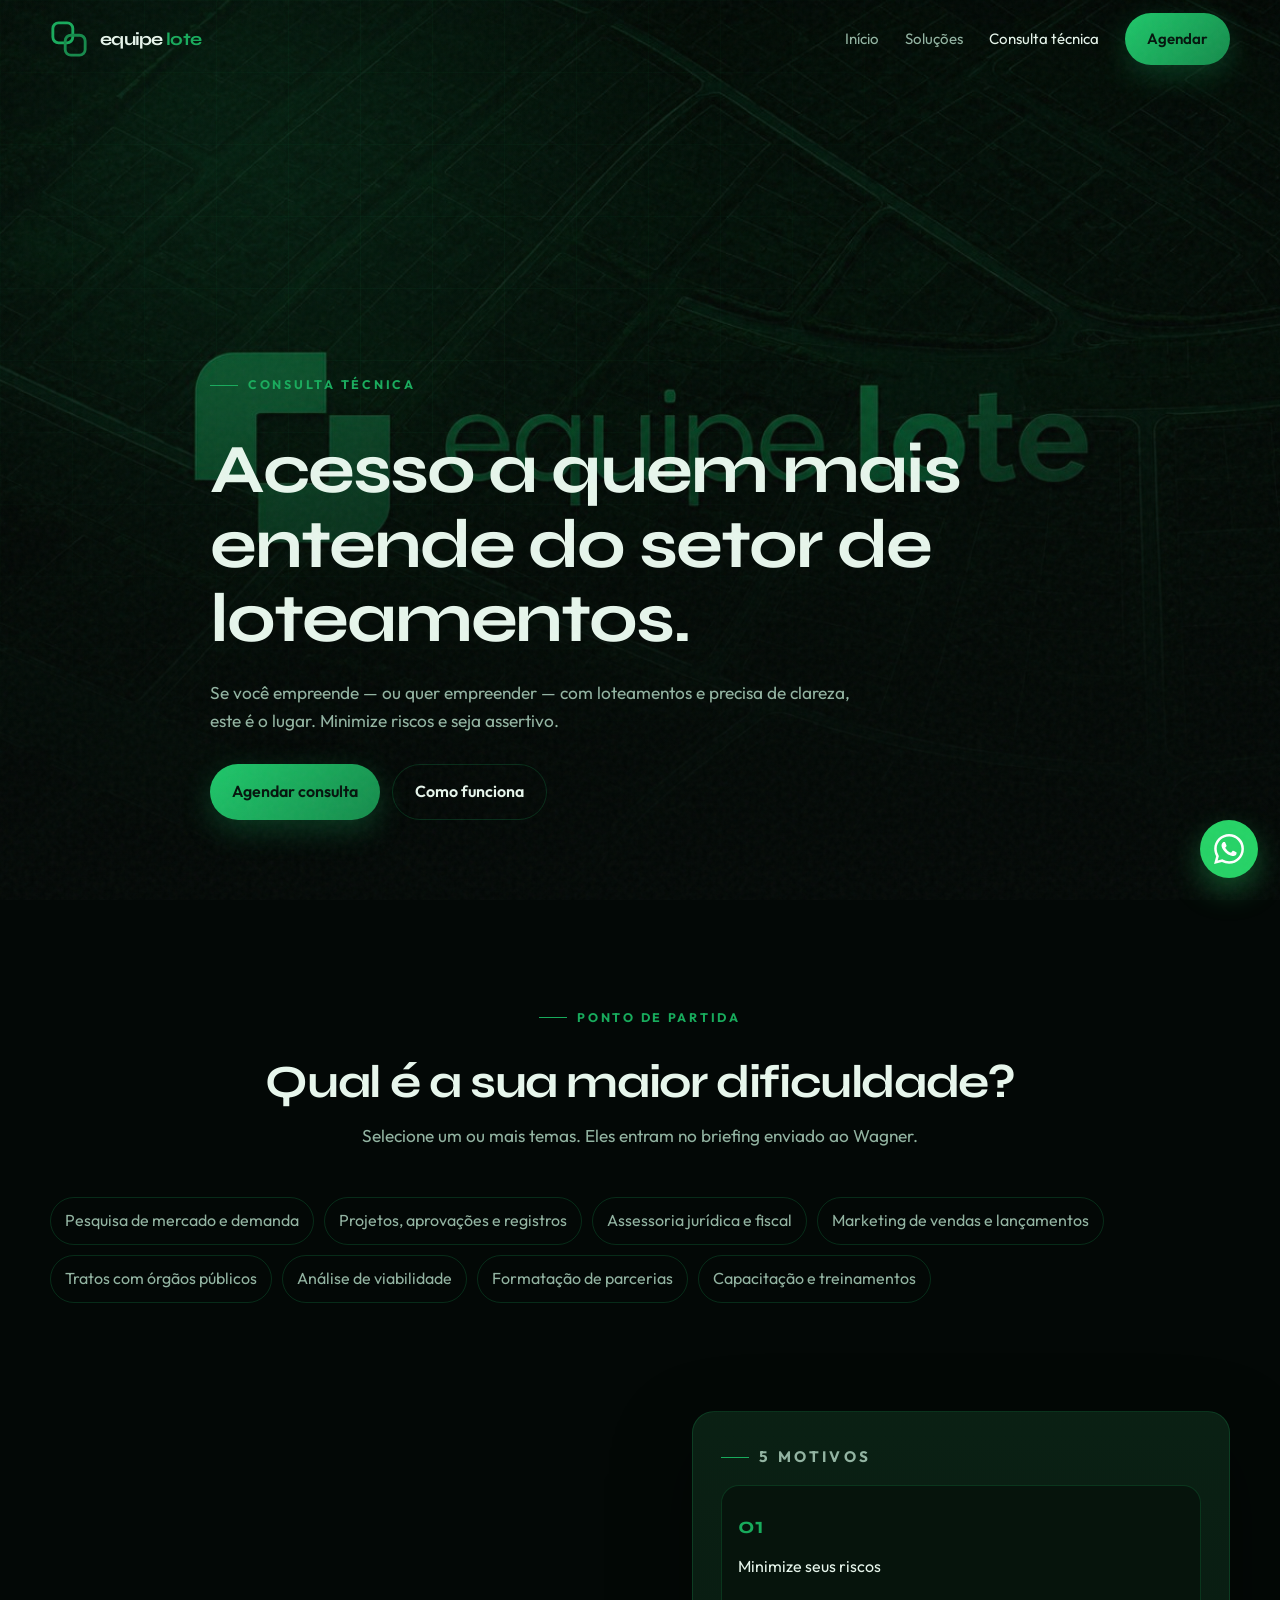
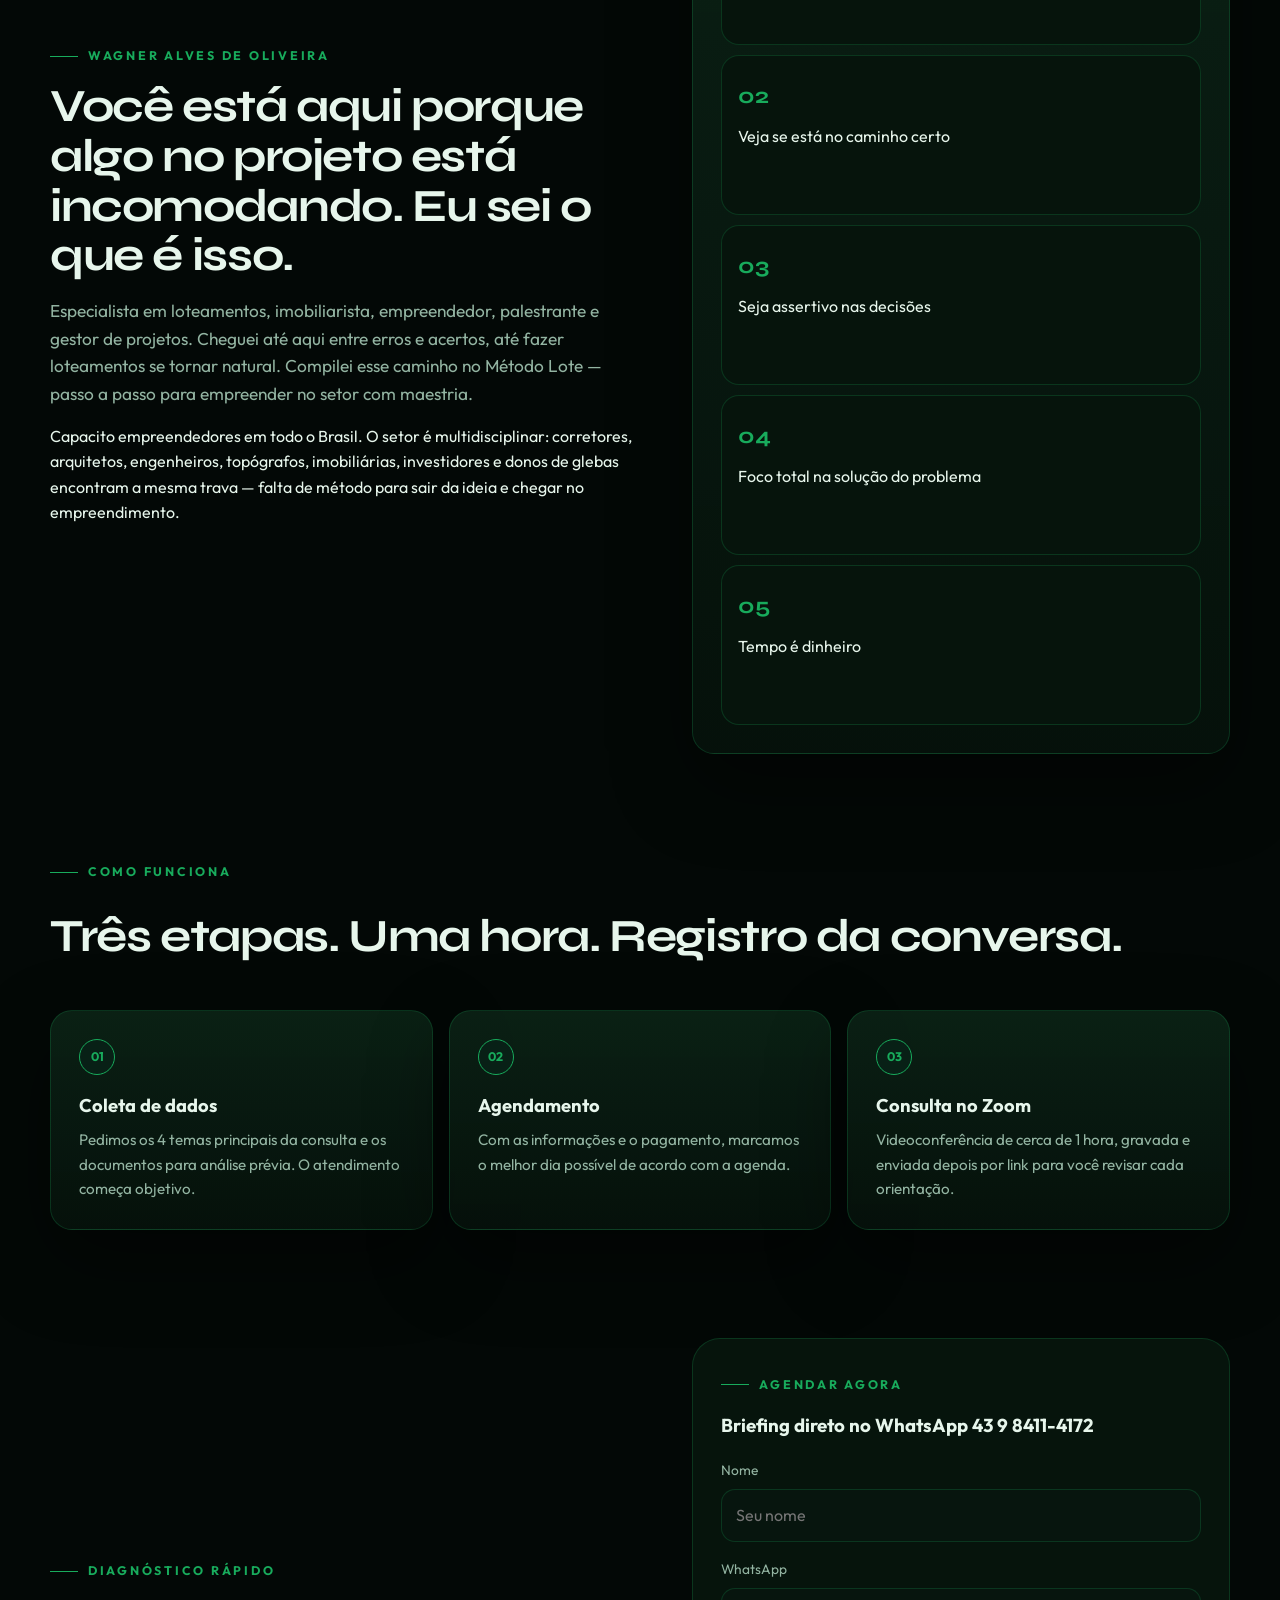
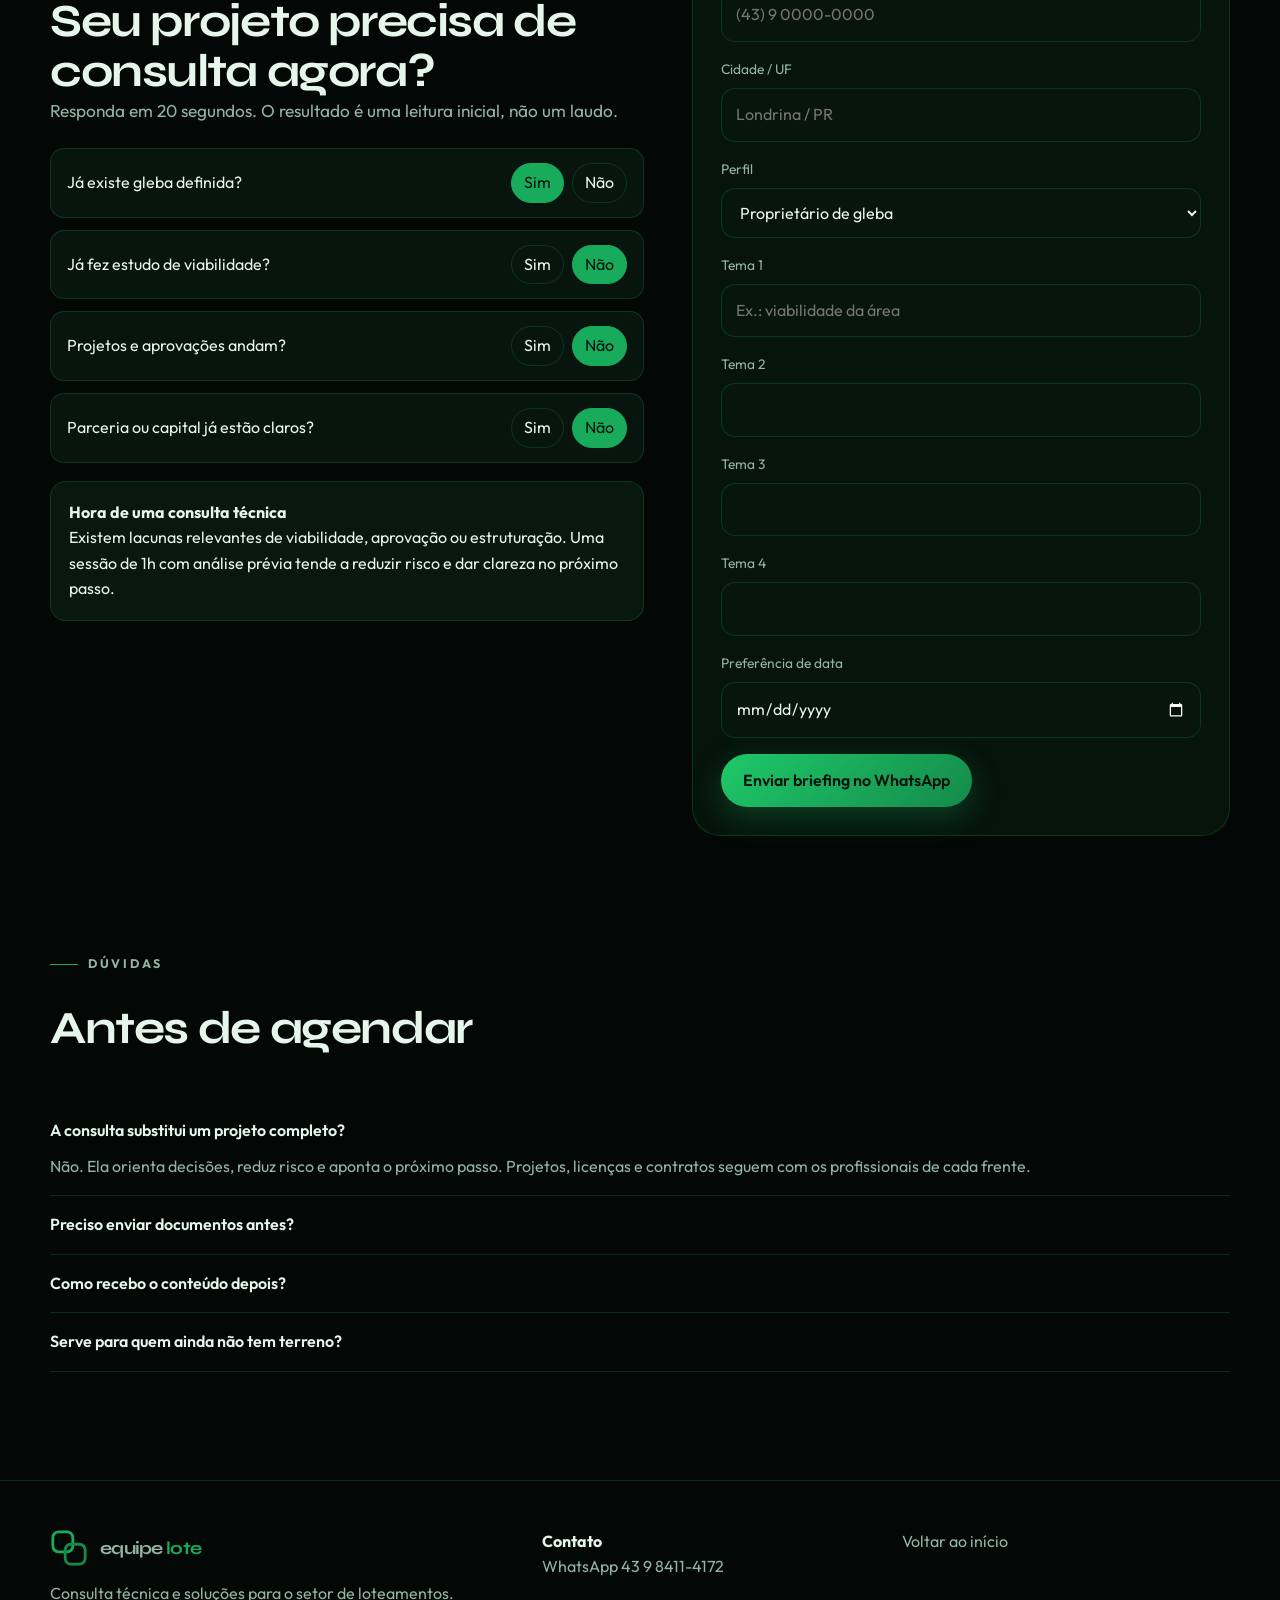
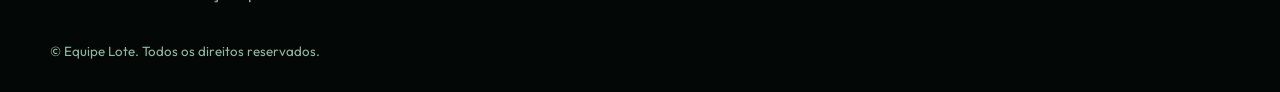
==== consulta-tecnica.html @ a7f22f9a "Add files via upload" ====
<!DOCTYPE html>
<html lang="pt-BR">
<head>
  <meta charset="UTF-8">
  <meta name="viewport" content="width=device-width, initial-scale=1.0">
  <title>Consulta Técnica | Equipe Lote</title>
  <meta name="description" content="Consulta técnica com Wagner Oliveira para loteamentos: análise prévia, Zoom gravado e foco em reduzir risco do seu empreendimento.">
  <link rel="icon" href="favicon.svg" type="image/svg+xml">
  <link rel="preconnect" href="https://fonts.googleapis.com">
  <link rel="preconnect" href="https://fonts.gstatic.com" crossorigin>
  <link href="https://fonts.googleapis.com/css2?family=Outfit:wght@300;400;500;600;700&family=Syne:wght@600;700;800&display=swap" rel="stylesheet">
  <link rel="stylesheet" href="css/style.css">
</head>
<body>
  <div class="grain"></div>
  <header class="site-header">
    <div class="container nav">
      <a class="brand" href="index.html" aria-label="Equipe Lote">
        <img class="mark" src="img/mark.svg" alt="">
        <span class="wordmark">equipe <span>lote</span></span>
      </a>
      <button class="menu-btn" aria-label="Abrir menu">☰</button>
      <ul class="nav-links">
        <li><a href="index.html">Início</a></li>
        <li><a href="index.html#solucoes">Soluções</a></li>
        <li><a class="active" href="consulta-tecnica.html">Consulta técnica</a></li>
        <li><a class="btn btn-primary" href="#agendar">Agendar</a></li>
      </ul>
    </div>
  </header>

  <section class="hero">
    <div class="hero-media">
      <img src="img/hero.jpg" alt="Logo Equipe Lote">
      <div class="plot-grid"></div>
    </div>
    <div class="container hero-content">
      <p class="eyebrow reveal">Consulta técnica</p>
      <h1 class="reveal delay-1">Acesso a quem mais entende do setor de loteamentos.</h1>
      <p class="lead reveal delay-2">Se você empreende — ou quer empreender — com loteamentos e precisa de clareza, este é o lugar. Minimize riscos e seja assertivo.</p>
      <div class="hero-actions reveal delay-3">
        <a class="btn btn-primary" href="#agendar">Agendar consulta</a>
        <a class="btn btn-ghost" href="#como">Como funciona</a>
      </div>
    </div>
  </section>

  <section class="section">
    <div class="container">
      <div class="section-head center">
        <p class="eyebrow">Ponto de partida</p>
        <h2>Qual é a sua maior dificuldade?</h2>
        <p class="lead">Selecione um ou mais temas. Eles entram no briefing enviado ao Wagner.</p>
      </div>
      <div class="chips-select">
        <button class="choice" type="button">Pesquisa de mercado e demanda</button>
        <button class="choice" type="button">Projetos, aprovações e registros</button>
        <button class="choice" type="button">Assessoria jurídica e fiscal</button>
        <button class="choice" type="button">Marketing de vendas e lançamentos</button>
        <button class="choice" type="button">Tratos com órgãos públicos</button>
        <button class="choice" type="button">Análise de viabilidade</button>
        <button class="choice" type="button">Formatação de parcerias</button>
        <button class="choice" type="button">Capacitação e treinamentos</button>
      </div>
    </div>
  </section>

  <section class="section" style="padding-top:0">
    <div class="container split">
      <div>
        <p class="eyebrow">Wagner Alves de Oliveira</p>
        <h2>Você está aqui porque algo no projeto está incomodando. Eu sei o que é isso.</h2>
        <p class="lead" style="margin:16px 0">Especialista em loteamentos, imobiliarista, empreendedor, palestrante e gestor de projetos. Cheguei até aqui entre erros e acertos, até fazer loteamentos se tornar natural. Compilei esse caminho no Método Lote — passo a passo para empreender no setor com maestria.</p>
        <p>Capacito empreendedores em todo o Brasil. O setor é multidisciplinar: corretores, arquitetos, engenheiros, topógrafos, imobiliárias, investidores e donos de glebas encontram a mesma trava — falta de método para sair da ideia e chegar no empreendimento.</p>
      </div>
      <div class="card">
        <p class="eyebrow">5 motivos</p>
        <div class="reasons" style="grid-template-columns:1fr; gap:10px">
          <div class="reason"><b>01</b> Minimize seus riscos</div>
          <div class="reason"><b>02</b> Veja se está no caminho certo</div>
          <div class="reason"><b>03</b> Seja assertivo nas decisões</div>
          <div class="reason"><b>04</b> Foco total na solução do problema</div>
          <div class="reason"><b>05</b> Tempo é dinheiro</div>
        </div>
      </div>
    </div>
  </section>

  <section class="section" id="como" style="padding-top:0">
    <div class="container">
      <div class="section-head">
        <p class="eyebrow">Como funciona</p>
        <h2>Três etapas. Uma hora. Registro da conversa.</h2>
      </div>
      <div class="process">
        <article class="card">
          <div class="dot">01</div>
          <h3 style="margin:16px 0 8px">Coleta de dados</h3>
          <p>Pedimos os 4 temas principais da consulta e os documentos para análise prévia. O atendimento começa objetivo.</p>
        </article>
        <article class="card">
          <div class="dot">02</div>
          <h3 style="margin:16px 0 8px">Agendamento</h3>
          <p>Com as informações e o pagamento, marcamos o melhor dia possível de acordo com a agenda.</p>
        </article>
        <article class="card">
          <div class="dot">03</div>
          <h3 style="margin:16px 0 8px">Consulta no Zoom</h3>
          <p>Videoconferência de cerca de 1 hora, gravada e enviada depois por link para você revisar cada orientação.</p>
        </article>
      </div>
    </div>
  </section>

  <section class="section" style="padding-top:0">
    <div class="container split">
      <div>
        <p class="eyebrow">Diagnóstico rápido</p>
        <h2>Seu projeto precisa de consulta agora?</h2>
        <p class="lead">Responda em 20 segundos. O resultado é uma leitura inicial, não um laudo.</p>
        <div class="quiz" style="margin-top:24px">
          <div class="quiz-item"><span>Já existe gleba definida?</span><div class="switch"><button class="active" data-value="sim" type="button">Sim</button><button data-value="nao" type="button">Não</button></div></div>
          <div class="quiz-item"><span>Já fez estudo de viabilidade?</span><div class="switch"><button data-value="sim" type="button">Sim</button><button class="active" data-value="nao" type="button">Não</button></div></div>
          <div class="quiz-item"><span>Projetos e aprovações andam?</span><div class="switch"><button data-value="sim" type="button">Sim</button><button class="active" data-value="nao" type="button">Não</button></div></div>
          <div class="quiz-item"><span>Parceria ou capital já estão claros?</span><div class="switch"><button data-value="sim" type="button">Sim</button><button class="active" data-value="nao" type="button">Não</button></div></div>
        </div>
        <div class="score-box" id="quiz-score"></div>
      </div>
      <form class="form-card" id="consulta-form">
        <p class="eyebrow" id="agendar">Agendar agora</p>
        <h3>Briefing direto no WhatsApp 43 9 8411-4172</h3>
        <div class="field" style="margin-top:18px"><label>Nome</label><input name="nome" required placeholder="Seu nome"></div>
        <div class="field"><label>WhatsApp</label><input name="telefone" required placeholder="(43) 9 0000-0000"></div>
        <div class="field"><label>Cidade / UF</label><input name="cidade" required placeholder="Londrina / PR"></div>
        <div class="field">
          <label>Perfil</label>
          <select name="perfil">
            <option>Proprietário de gleba</option>
            <option>Corretor / imobiliária</option>
            <option>Engenharia / arquitetura</option>
            <option>Advogado</option>
            <option>Investidor</option>
            <option>Outro</option>
          </select>
        </div>
        <div class="field"><label>Tema 1</label><input name="tema1" placeholder="Ex.: viabilidade da área"></div>
        <div class="field"><label>Tema 2</label><input name="tema2"></div>
        <div class="field"><label>Tema 3</label><input name="tema3"></div>
        <div class="field"><label>Tema 4</label><input name="tema4"></div>
        <div class="field"><label>Preferência de data</label><input name="data" type="date"></div>
        <button class="btn btn-primary" type="submit">Enviar briefing no WhatsApp</button>
      </form>
    </div>
  </section>

  <section class="section" style="padding-top:0">
    <div class="container faq">
      <div class="section-head"><p class="eyebrow">Dúvidas</p><h2>Antes de agendar</h2></div>
      <details open><summary>A consulta substitui um projeto completo?</summary><p>Não. Ela orienta decisões, reduz risco e aponta o próximo passo. Projetos, licenças e contratos seguem com os profissionais de cada frente.</p></details>
      <details><summary>Preciso enviar documentos antes?</summary><p>Sim. A coleta prévia dos 4 temas e dos documentos deixa a hora no Zoom objetiva e aplicada ao seu caso.</p></details>
      <details><summary>Como recebo o conteúdo depois?</summary><p>A sessão é gravada e o link é enviado para você revisar as orientações com calma.</p></details>
      <details><summary>Serve para quem ainda não tem terreno?</summary><p>Sim. Muita gente chega na etapa de vocação, parceria ou busca de gleba. O método cobre o negócio ponta a ponta.</p></details>
    </div>
  </section>

  <footer class="site-footer">
    <div class="container footer-grid">
      <div>
        <div class="brand">
          <img class="mark" src="img/mark.svg" alt="" width="38" height="38">
          <span class="wordmark">equipe <span>lote</span></span>
        </div>
        <p style="margin-top:14px">Consulta técnica e soluções para o setor de loteamentos.</p>
      </div>
      <div>
        <strong style="color:var(--text)">Contato</strong>
        <p>WhatsApp 43 9 8411-4172</p>
      </div>
      <div>
        <a href="index.html">Voltar ao início</a>
      </div>
    </div>
    <div class="container"><small>© Equipe Lote. Todos os direitos reservados.</small></div>
  </footer>

  <a class="whatsapp-float" href="https://wa.me/5543984114172" target="_blank" rel="noopener" aria-label="WhatsApp">
    <svg viewBox="0 0 24 24" fill="currentColor" aria-hidden="true"><path d="M17.472 14.382c-.297-.149-1.758-.867-2.03-.967-.273-.099-.471-.148-.67.15-.197.297-.767.966-.94 1.164-.173.199-.347.223-.644.075-.297-.15-1.255-.463-2.39-1.475-.883-.788-1.48-1.761-1.653-2.059-.173-.297-.018-.458.13-.606.134-.133.298-.347.446-.52.149-.174.198-.298.298-.497.099-.198.05-.371-.025-.52-.075-.149-.669-1.612-.916-2.207-.242-.579-.487-.5-.669-.51-.173-.008-.371-.01-.57-.01-.198 0-.52.074-.792.372-.272.297-1.04 1.016-1.04 2.479 0 1.462 1.065 2.875 1.213 3.074.149.198 2.096 3.2 5.077 4.487.709.306 1.262.489 1.694.625.712.227 1.36.195 1.871.118.571-.085 1.758-.719 2.006-1.413.248-.694.248-1.289.173-1.413-.074-.124-.272-.198-.57-.347m-5.421 7.403h-.004a9.87 9.87 0 01-5.031-1.378l-.361-.214-3.741.982.998-3.648-.235-.374a9.86 9.86 0 01-1.51-5.26c.001-5.45 4.436-9.884 9.888-9.884 2.64 0 5.122 1.03 6.988 2.898a9.825 9.825 0 012.893 6.994c-.003 5.45-4.435 9.884-9.885 9.884m8.413-18.297A11.815 11.815 0 0012.05 0C5.495 0 .16 5.335.157 11.892c0 2.096.547 4.142 1.588 5.945L.057 24l6.305-1.654a11.882 11.882 0 005.683 1.448h.005c6.554 0 11.89-5.335 11.893-11.893a11.821 11.821 0 00-3.48-8.413z"/></svg>
  </a>
  <script src="js/app.js"></script>
</body>
</html>
---- css/style.css ----
:root {
  --green: #18ab5c;
  --green-bright: #1ec86a;
  --green-deep: #158a4b;
  --green-dim: #0c3d24;
  --green-ink: #082016;
  --bg: #030806;
  --bg-2: #06140c;
  --bg-3: #0a1c12;
  --text: #e7f6ec;
  --muted: #93b4a2;
  --line: rgba(24, 171, 92, 0.22);
  --glass: rgba(6, 22, 14, 0.72);
  --shadow: 0 30px 80px rgba(0, 0, 0, 0.45);
  --radius: 22px;
  --font: "Outfit", system-ui, sans-serif;
  --display: "Syne", "Outfit", sans-serif;
  --max: 1180px;
}

*,
*::before,
*::after {
  box-sizing: border-box;
  margin: 0;
  padding: 0;
}

html {
  scroll-behavior: smooth;
  color-scheme: dark;
}

body {
  font-family: var(--font);
  background: var(--bg);
  color: var(--text);
  line-height: 1.6;
  overflow-x: hidden;
}

::selection {
  background: var(--green);
  color: #04140c;
}

img {
  max-width: 100%;
  display: block;
}

a {
  color: inherit;
  text-decoration: none;
}

button,
input,
select,
textarea {
  font: inherit;
  color: inherit;
}

.grain {
  pointer-events: none;
  position: fixed;
  inset: 0;
  z-index: 80;
  opacity: 0.045;
  background-image: url("data:image/svg+xml,%3Csvg viewBox='0 0 200 200' xmlns='http://www.w3.org/2000/svg'%3E%3Cfilter id='n'%3E%3CfeTurbulence type='fractalNoise' baseFrequency='.85' numOctaves='4' stitchTiles='stitch'/%3E%3C/filter%3E%3Crect width='100%25' height='100%25' filter='url(%23n)'/%3E%3C/svg%3E");
}

.container {
  width: min(var(--max), calc(100% - 40px));
  margin: 0 auto;
}

.section {
  position: relative;
  padding: 108px 0;
}

.eyebrow {
  display: inline-flex;
  align-items: center;
  gap: 10px;
  color: var(--green);
  font-size: 0.78rem;
  font-weight: 700;
  letter-spacing: 0.22em;
  text-transform: uppercase;
  margin-bottom: 16px;
}

.eyebrow::before {
  content: "";
  width: 28px;
  height: 1px;
  background: var(--green);
}

h1,
h2,
.display {
  font-family: var(--display);
  line-height: 1.08;
  letter-spacing: -0.03em;
}

h1 {
  font-size: clamp(2.3rem, 5.4vw, 4.6rem);
}

h2 {
  font-size: clamp(1.85rem, 3.6vw, 3.1rem);
}

.lead {
  color: var(--muted);
  font-size: 1.08rem;
  max-width: 640px;
}

.section-head {
  display: grid;
  gap: 14px;
  margin-bottom: 48px;
}

.section-head.center {
  text-align: center;
  justify-items: center;
}

.btn {
  display: inline-flex;
  align-items: center;
  justify-content: center;
  gap: 10px;
  border: 0;
  cursor: pointer;
  border-radius: 999px;
  padding: 14px 22px;
  font-weight: 600;
  transition: transform 0.25s ease, box-shadow 0.25s ease, background 0.25s ease;
}

.btn-primary {
  background: linear-gradient(135deg, var(--green-bright), var(--green-deep));
  color: #04140c;
  box-shadow: 0 10px 30px rgba(24, 171, 92, 0.28);
}

.btn-primary:hover {
  transform: translateY(-2px);
  box-shadow: 0 16px 36px rgba(24, 171, 92, 0.4);
}

.btn-ghost {
  background: transparent;
  color: var(--text);
  border: 1px solid var(--line);
}

.btn-ghost:hover {
  border-color: var(--green);
  background: rgba(24, 171, 92, 0.08);
}

.site-header {
  position: fixed;
  top: 0;
  left: 0;
  right: 0;
  z-index: 50;
  transition: background 0.3s ease, border-color 0.3s ease, backdrop-filter 0.3s ease;
  border-bottom: 1px solid transparent;
}

.site-header.scrolled {
  background: rgba(3, 8, 6, 0.86);
  backdrop-filter: blur(18px);
  border-bottom-color: var(--line);
}

.nav {
  display: flex;
  align-items: center;
  justify-content: space-between;
  min-height: 78px;
  gap: 24px;
}

.brand {
  display: flex;
  align-items: center;
  gap: 12px;
  min-width: 168px;
}

.brand svg,
.brand img.mark {
  width: 38px;
  height: 38px;
  display: block;
  flex-shrink: 0;
}

.wordmark {
  font-family: var(--display);
  font-weight: 700;
  font-size: 1.12rem;
  letter-spacing: -0.04em;
}

.wordmark span {
  color: var(--green);
}

.nav-links {
  display: flex;
  align-items: center;
  gap: 26px;
  list-style: none;
  color: var(--muted);
  font-size: 0.94rem;
}

.nav-links a:hover,
.nav-links a.active {
  color: var(--text);
}

.menu-btn {
  display: none;
  width: 44px;
  height: 44px;
  border: 1px solid var(--line);
  border-radius: 12px;
  background: transparent;
  color: var(--text);
}

.hero {
  position: relative;
  min-height: 100vh;
  display: grid;
  align-items: end;
  padding: 140px 0 80px;
  overflow: hidden;
}

.hero-media {
  position: absolute;
  inset: 0;
}

.hero-media img {
  width: 100%;
  height: 100%;
  object-fit: cover;
  transform: scale(1.06);
  animation: kenburns 22s ease-in-out infinite alternate;
}

.hero-media::after {
  content: "";
  position: absolute;
  inset: 0;
  background:
    linear-gradient(180deg, rgba(3, 8, 6, 0.35) 0%, rgba(3, 8, 6, 0.55) 42%, rgba(3, 8, 6, 0.96) 100%),
    radial-gradient(circle at 20% 20%, rgba(24, 171, 92, 0.18), transparent 36%);
}

.plot-grid {
  position: absolute;
  inset: 0;
  background-image:
    linear-gradient(rgba(24, 171, 92, 0.12) 1px, transparent 1px),
    linear-gradient(90deg, rgba(24, 171, 92, 0.12) 1px, transparent 1px);
  background-size: 72px 72px;
  mask-image: radial-gradient(circle at 30% 40%, black, transparent 70%);
  animation: gridShift 18s linear infinite;
}

.hero-content {
  position: relative;
  z-index: 2;
  display: grid;
  gap: 22px;
  max-width: 860px;
}

.hero-actions {
  display: flex;
  flex-wrap: wrap;
  gap: 12px;
  margin-top: 8px;
}

.hero-chips {
  display: flex;
  flex-wrap: wrap;
  gap: 10px;
  margin-top: 18px;
}

.chip {
  border: 1px solid var(--line);
  background: rgba(4, 20, 12, 0.55);
  backdrop-filter: blur(10px);
  border-radius: 999px;
  padding: 8px 14px;
  font-size: 0.82rem;
  color: #cde8d6;
}

.orb {
  position: absolute;
  width: 420px;
  height: 420px;
  border-radius: 50%;
  background: radial-gradient(circle, rgba(24, 171, 92, 0.22), transparent 68%);
  filter: blur(10px);
  animation: float 9s ease-in-out infinite;
}

.orb-1 { top: 8%; right: -80px; }
.orb-2 { bottom: 10%; left: -120px; animation-delay: -3s; }

.pillars {
  display: grid;
  grid-template-columns: repeat(3, 1fr);
  gap: 18px;
  margin: 40px auto 0;
  position: relative;
  z-index: 1;
}

.card {
  background: linear-gradient(180deg, rgba(14, 42, 26, 0.72), rgba(6, 18, 12, 0.88));
  border: 1px solid var(--line);
  border-radius: var(--radius);
  padding: 28px;
  box-shadow: var(--shadow);
  transition: transform 0.35s ease, border-color 0.35s ease;
}

.card:hover,
.card.in-view:hover {
  transform: translateY(-8px);
  border-color: rgba(24, 171, 92, 0.5);
}

.icon-wrap {
  width: 48px;
  height: 48px;
  border-radius: 14px;
  display: grid;
  place-items: center;
  background: rgba(24, 171, 92, 0.12);
  color: var(--green);
  margin-bottom: 16px;
}

.card h3 {
  font-size: 1.15rem;
  margin-bottom: 8px;
}

.card p {
  color: var(--muted);
  font-size: 0.95rem;
}

.services-grid {
  display: grid;
  grid-template-columns: repeat(5, 1fr);
  gap: 14px;
}

.service {
  min-height: 180px;
  padding: 22px;
  border-radius: 20px;
  border: 1px solid var(--line);
  background: var(--bg-2);
  display: flex;
  flex-direction: column;
  justify-content: flex-start;
  transition: 0.3s ease;
  position: relative;
  overflow: hidden;
}

.service::after {
  content: "";
  position: absolute;
  width: 120px;
  height: 120px;
  right: -40px;
  bottom: -50px;
  border-radius: 50%;
  background: rgba(24, 171, 92, 0.08);
  transition: transform 0.4s ease;
}

.service:hover,
.service.in-view:hover {
  background: #0b2317;
  transform: translateY(-6px);
}

.service:hover::after {
  transform: scale(1.5);
}

.service-icon {
  width: 42px;
  height: 42px;
  border-radius: 12px;
  display: grid;
  place-items: center;
  background: rgba(24, 171, 92, 0.12);
  color: var(--green);
  margin-bottom: 14px;
  position: relative;
  z-index: 1;
}

.service-icon svg {
  width: 22px;
  height: 22px;
}

.service strong {
  display: block;
  font-size: 1.02rem;
  margin-bottom: 6px;
  position: relative;
  z-index: 1;
}

.service span {
  color: var(--muted);
  font-size: 0.84rem;
  position: relative;
  z-index: 1;
}

.service a {
  color: var(--green);
  font-size: 0.84rem;
  font-weight: 600;
  margin-top: auto;
  padding-top: 12px;
  position: relative;
  z-index: 1;
}

.timeline {
  display: grid;
  gap: 0;
  position: relative;
}

.timeline::before {
  content: "";
  position: absolute;
  left: 18px;
  top: 8px;
  bottom: 8px;
  width: 1px;
  background: linear-gradient(var(--green), transparent);
}

.step {
  display: grid;
  grid-template-columns: 36px 1fr;
  gap: 18px;
  padding: 16px 0 28px;
}

.dot {
  width: 36px;
  height: 36px;
  border-radius: 50%;
  display: grid;
  place-items: center;
  background: var(--green-ink);
  border: 1px solid var(--green);
  color: var(--green);
  font-size: 0.78rem;
  font-weight: 700;
  position: relative;
  z-index: 1;
}

.split {
  display: grid;
  grid-template-columns: 1.05fr 0.95fr;
  gap: 48px;
  align-items: center;
}

.photo-frame {
  position: relative;
  border-radius: 28px;
  overflow: hidden;
  min-height: 460px;
  border: 1px solid var(--line);
}

.photo-frame img {
  width: 100%;
  height: 100%;
  object-fit: cover;
  min-height: 460px;
}

.photo-frame figcaption {
  position: absolute;
  left: 18px;
  right: 18px;
  bottom: 18px;
  padding: 16px 18px;
  border-radius: 16px;
  background: var(--glass);
  backdrop-filter: blur(16px);
}

.stats {
  display: grid;
  grid-template-columns: repeat(4, 1fr);
  gap: 14px;
}

.stat {
  padding: 28px 22px;
  border-radius: 20px;
  background: var(--bg-3);
  border: 1px solid var(--line);
}

.stat b {
  display: block;
  font-family: var(--display);
  font-size: clamp(1.8rem, 3vw, 2.6rem);
  color: var(--green-bright);
  letter-spacing: -0.04em;
}

.stat span {
  color: var(--muted);
  font-size: 0.92rem;
}

.simulator {
  display: grid;
  grid-template-columns: 1fr 0.9fr;
  gap: 24px;
  background:
    radial-gradient(circle at 100% 0%, rgba(24, 171, 92, 0.12), transparent 40%),
    var(--bg-2);
  border: 1px solid var(--line);
  border-radius: 32px;
  padding: 32px;
}

.field {
  display: grid;
  gap: 8px;
  margin-bottom: 16px;
}

.field label {
  font-size: 0.86rem;
  color: var(--muted);
}

.field input,
.field select,
.field textarea {
  width: 100%;
  background: #07150e;
  border: 1px solid var(--line);
  border-radius: 14px;
  padding: 13px 14px;
  outline: none;
}

.field input:focus,
.field select:focus,
.field textarea:focus {
  border-color: var(--green);
}

.sim-result {
  display: grid;
  gap: 14px;
  align-content: start;
}

.result-card {
  padding: 22px;
  border-radius: 20px;
  background: #071910;
  border: 1px solid var(--line);
}

.result-card small {
  color: var(--muted);
}

.result-card strong {
  display: block;
  font-size: 1.7rem;
  font-family: var(--display);
  margin-top: 4px;
}

.note {
  font-size: 0.8rem;
  color: var(--muted);
}

.cta-band {
  border-radius: 32px;
  padding: 56px 40px;
  background:
    linear-gradient(120deg, rgba(24, 171, 92, 0.18), rgba(3, 8, 6, 0.2)),
    url("../img/hero.jpg") center/cover;
  position: relative;
  overflow: hidden;
  border: 1px solid var(--line);
}

.cta-band::before {
  content: "";
  position: absolute;
  inset: 0;
  background: linear-gradient(90deg, rgba(3, 8, 6, 0.88), rgba(3, 8, 6, 0.55));
}

.cta-band > * {
  position: relative;
  z-index: 1;
}

.site-footer {
  border-top: 1px solid var(--line);
  padding: 48px 0 28px;
  color: var(--muted);
}

.footer-grid {
  display: grid;
  grid-template-columns: 1.4fr 1fr 1fr;
  gap: 32px;
  margin-bottom: 32px;
}

.socials {
  display: flex;
  gap: 10px;
  flex-wrap: wrap;
  margin-top: 14px;
}

.socials a {
  width: 40px;
  height: 40px;
  border-radius: 50%;
  border: 1px solid var(--line);
  display: grid;
  place-items: center;
}

.socials a:hover {
  border-color: var(--green);
  color: var(--green);
}

.whatsapp-float {
  position: fixed;
  right: 22px;
  bottom: 22px;
  z-index: 60;
  width: 58px;
  height: 58px;
  border-radius: 50%;
  background: #25d366;
  color: #fff;
  display: grid;
  place-items: center;
  box-shadow: 0 12px 30px rgba(37, 211, 102, 0.35);
}

.whatsapp-float svg {
  width: 30px;
  height: 30px;
  display: block;
}

.reveal {
  opacity: 0;
  transform: translateY(32px);
  transition: opacity 0.8s ease, transform 0.8s ease;
}

.reveal.in-view {
  opacity: 1;
  transform: none;
}

.delay-1 { transition-delay: 0.12s; }
.delay-2 { transition-delay: 0.24s; }
.delay-3 { transition-delay: 0.36s; }

.marquee {
  overflow: hidden;
  position: relative;
  z-index: 0;
  border-block: 1px solid var(--line);
  background: #07150e;
  padding: 14px 0;
}

.marquee-track {
  display: flex;
  gap: 40px;
  width: max-content;
  animation: marquee 28s linear infinite;
  font-family: var(--display);
  letter-spacing: 0.18em;
  text-transform: uppercase;
  font-size: 0.78rem;
  color: var(--green);
}

.chips-select {
  display: flex;
  flex-wrap: wrap;
  gap: 10px;
}

.choice {
  border: 1px solid var(--line);
  background: transparent;
  border-radius: 999px;
  padding: 10px 14px;
  cursor: pointer;
  color: var(--muted);
  transition: 0.2s ease;
}

.choice.active,
.choice:hover {
  color: #04140c;
  background: var(--green);
  border-color: var(--green);
}

.reasons {
  display: grid;
  grid-template-columns: repeat(5, 1fr);
  gap: 12px;
}

.reason {
  padding: 22px 16px;
  border-radius: 18px;
  background: var(--bg-2);
  border: 1px solid var(--line);
  min-height: 160px;
}

.reason b {
  display: block;
  color: var(--green);
  font-family: var(--display);
  font-size: 1.4rem;
  margin-bottom: 10px;
}

.process {
  display: grid;
  grid-template-columns: repeat(3, 1fr);
  gap: 16px;
}

.form-card {
  background: var(--bg-2);
  border: 1px solid var(--line);
  border-radius: 28px;
  padding: 28px;
}

.faq details {
  border-bottom: 1px solid var(--line);
  padding: 16px 0;
}

.faq summary {
  cursor: pointer;
  font-weight: 600;
  list-style: none;
}

.faq p {
  color: var(--muted);
  margin-top: 10px;
}

.quiz {
  display: grid;
  gap: 12px;
}

.quiz-item {
  display: flex;
  justify-content: space-between;
  gap: 16px;
  align-items: center;
  padding: 14px 16px;
  border-radius: 14px;
  background: #07150e;
  border: 1px solid var(--line);
}

.switch {
  display: flex;
  gap: 8px;
}

.switch button {
  border: 1px solid var(--line);
  background: transparent;
  border-radius: 999px;
  padding: 6px 12px;
  cursor: pointer;
}

.switch button.active {
  background: var(--green);
  color: #04140c;
  border-color: var(--green);
}

.score-box {
  margin-top: 18px;
  padding: 18px;
  border-radius: 16px;
  border: 1px solid var(--line);
  background: #08180f;
}

@media (max-width: 980px) {
  .menu-btn { display: grid; place-items: center; }
  .nav-links {
    position: absolute;
    top: 78px;
    left: 20px;
    right: 20px;
    display: none;
    flex-direction: column;
    align-items: flex-start;
    padding: 18px;
    background: rgba(5, 16, 11, 0.96);
    border: 1px solid var(--line);
    border-radius: 18px;
  }
  .nav-links.open { display: flex; }
  .pillars,
  .services-grid,
  .split,
  .stats,
  .simulator,
  .reasons,
  .process,
  .footer-grid {
    grid-template-columns: 1fr;
  }
  .services-grid { grid-template-columns: 1fr 1fr; }
}

@media (max-width: 640px) {
  .services-grid { grid-template-columns: 1fr; }
  .hero { padding-top: 120px; }
  .cta-band { padding: 36px 22px; }
}

@keyframes kenburns {
  from { transform: scale(1.05) translate3d(0, 0, 0); }
  to { transform: scale(1.14) translate3d(-2%, -1%, 0); }
}

@keyframes gridShift {
  from { background-position: 0 0, 0 0; }
  to { background-position: 72px 72px, 72px 72px; }
}

@keyframes float {
  0%, 100% { transform: translateY(0); }
  50% { transform: translateY(-18px); }
}

@keyframes pulse {
  0%, 100% { transform: scale(1); }
  50% { transform: scale(1.06); }
}

@keyframes marquee {
  from { transform: translateX(0); }
  to { transform: translateX(-50%); }
}

@media (prefers-reduced-motion: reduce) {
  *, *::before, *::after {
    animation: none !important;
    transition: none !important;
  }
  html { scroll-behavior: auto; }
}
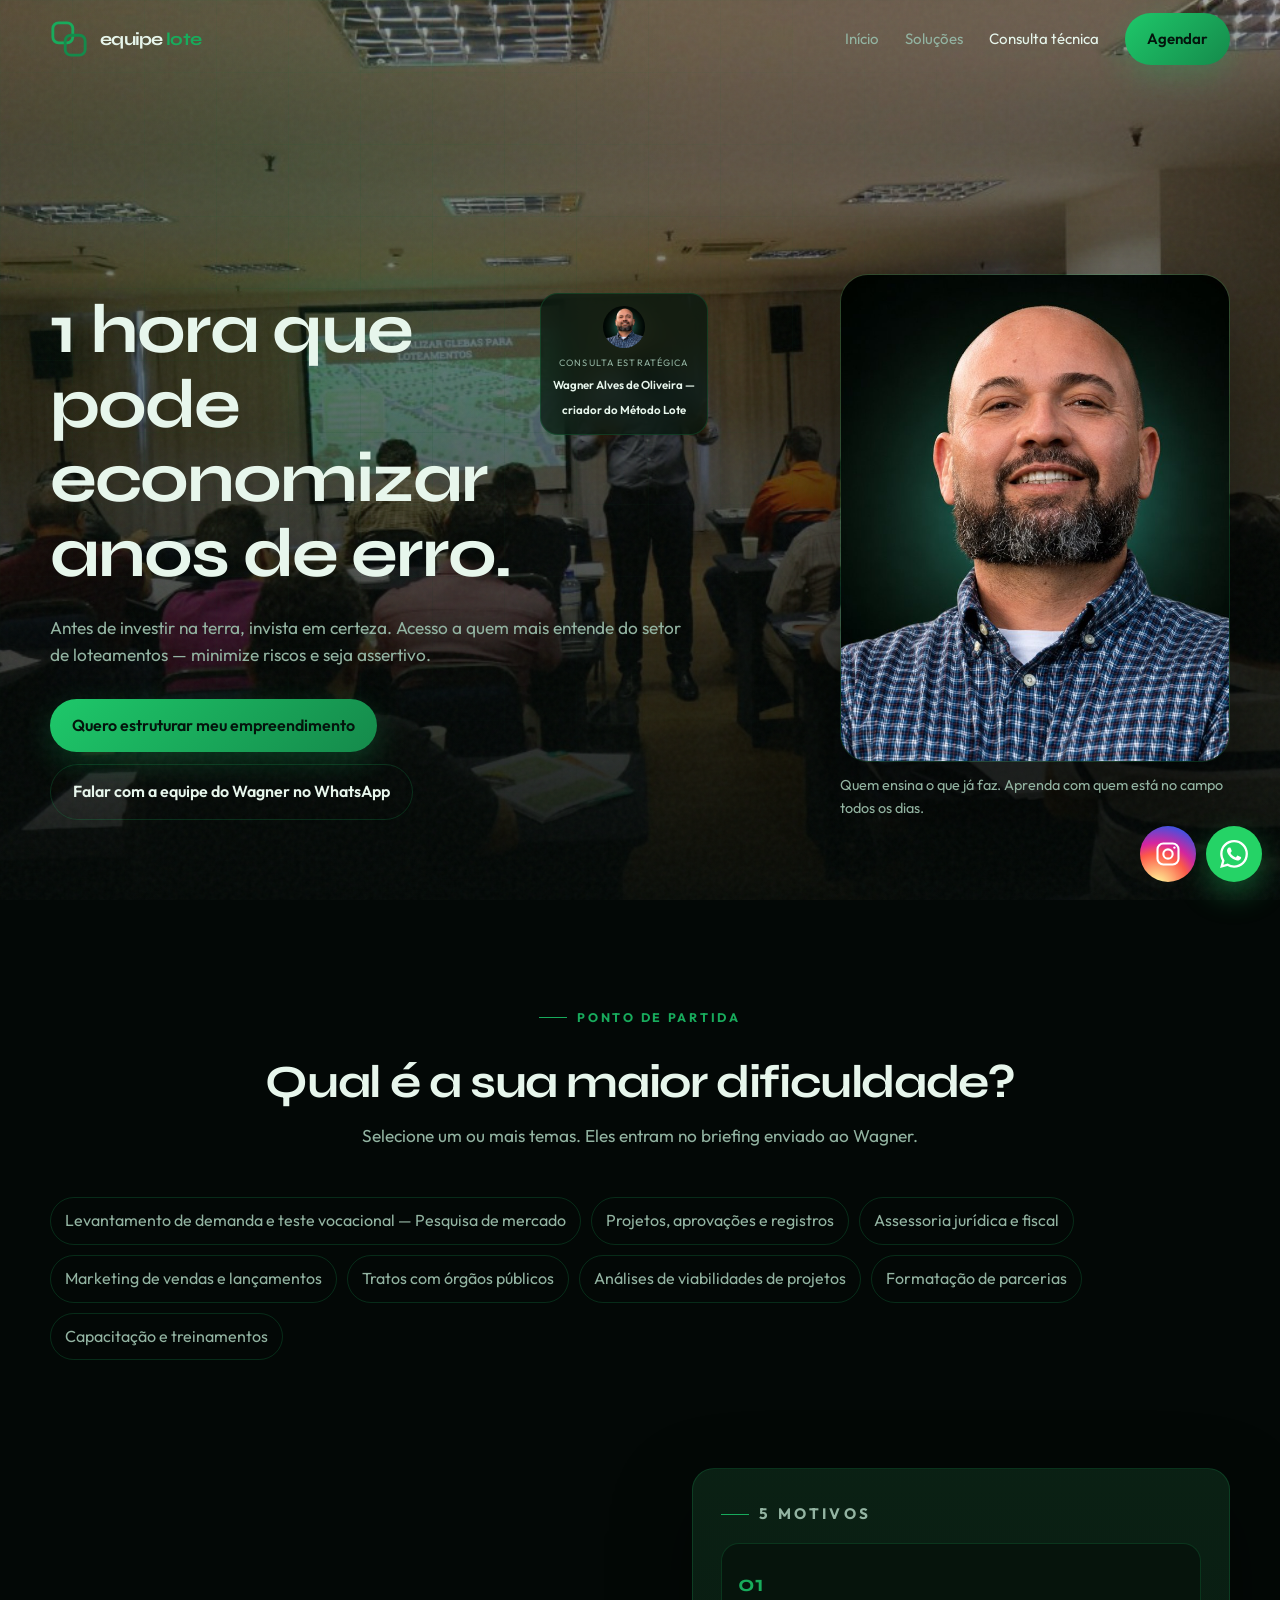
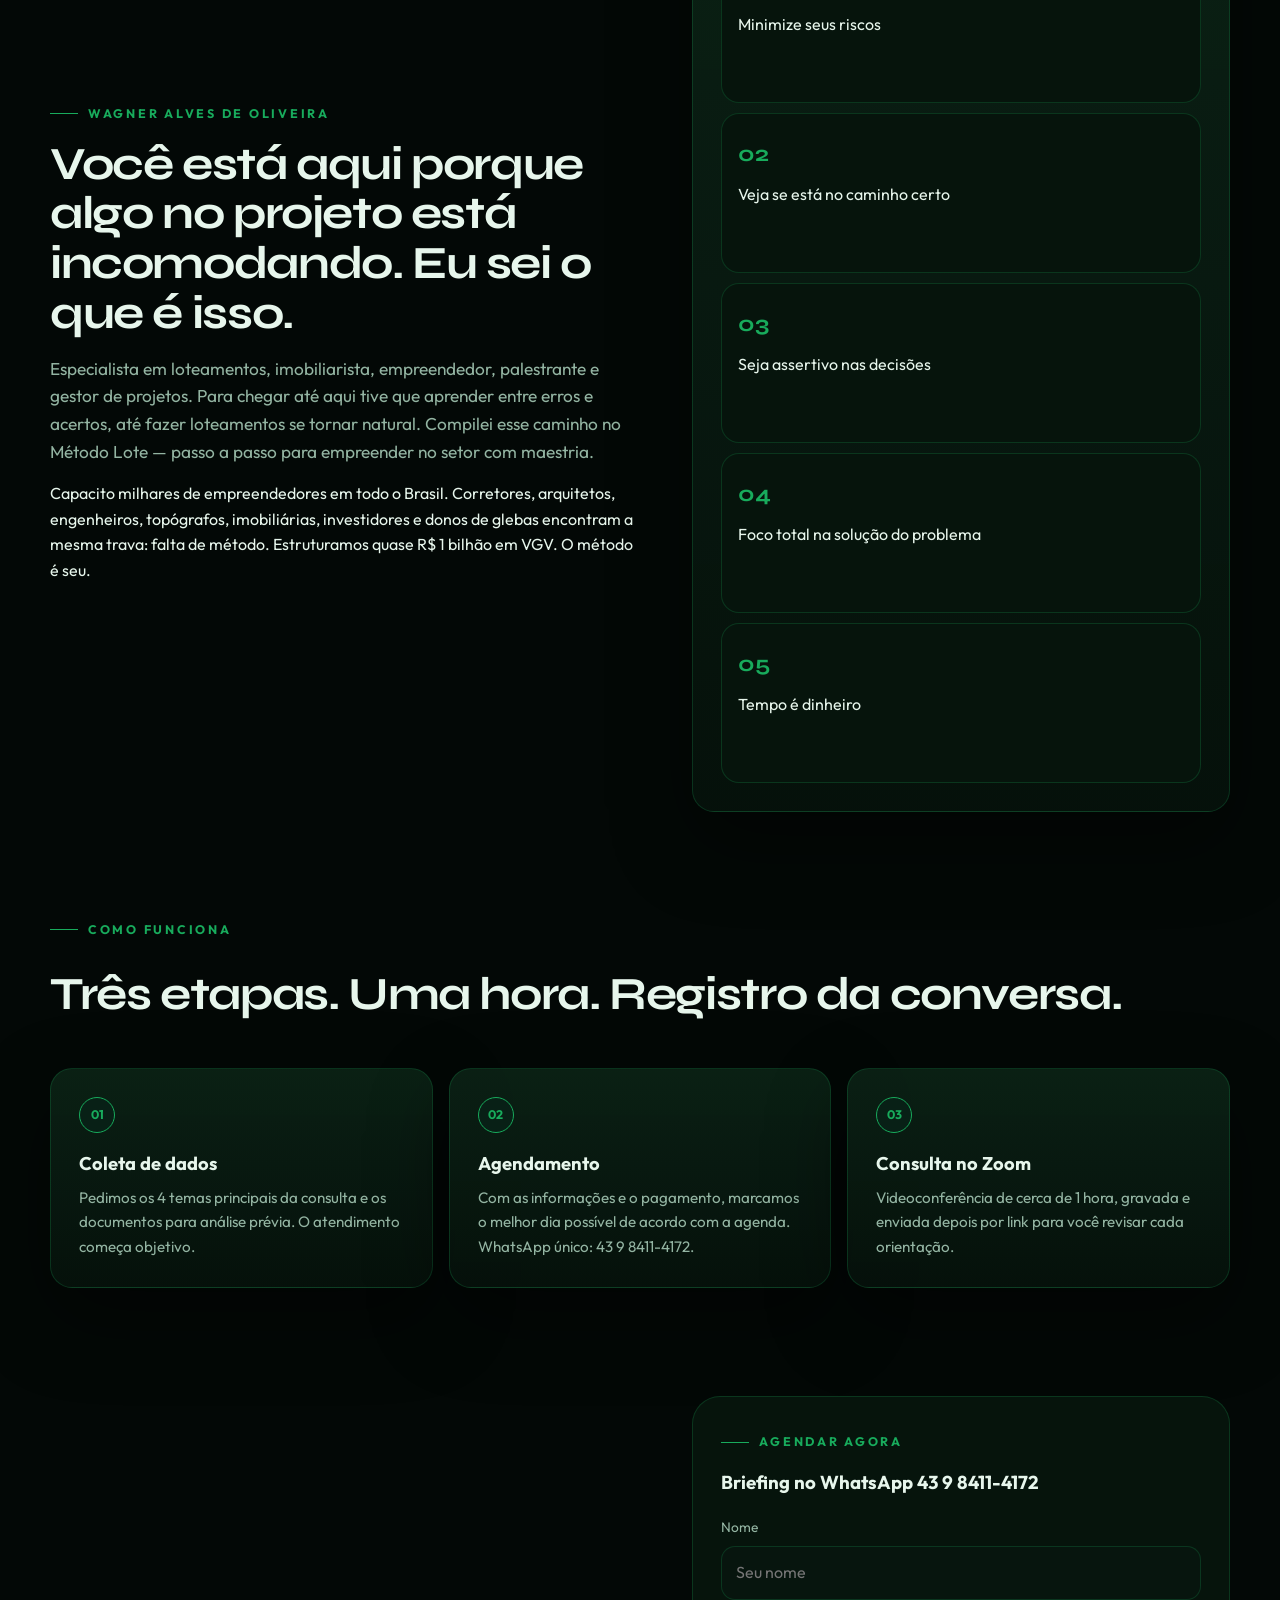
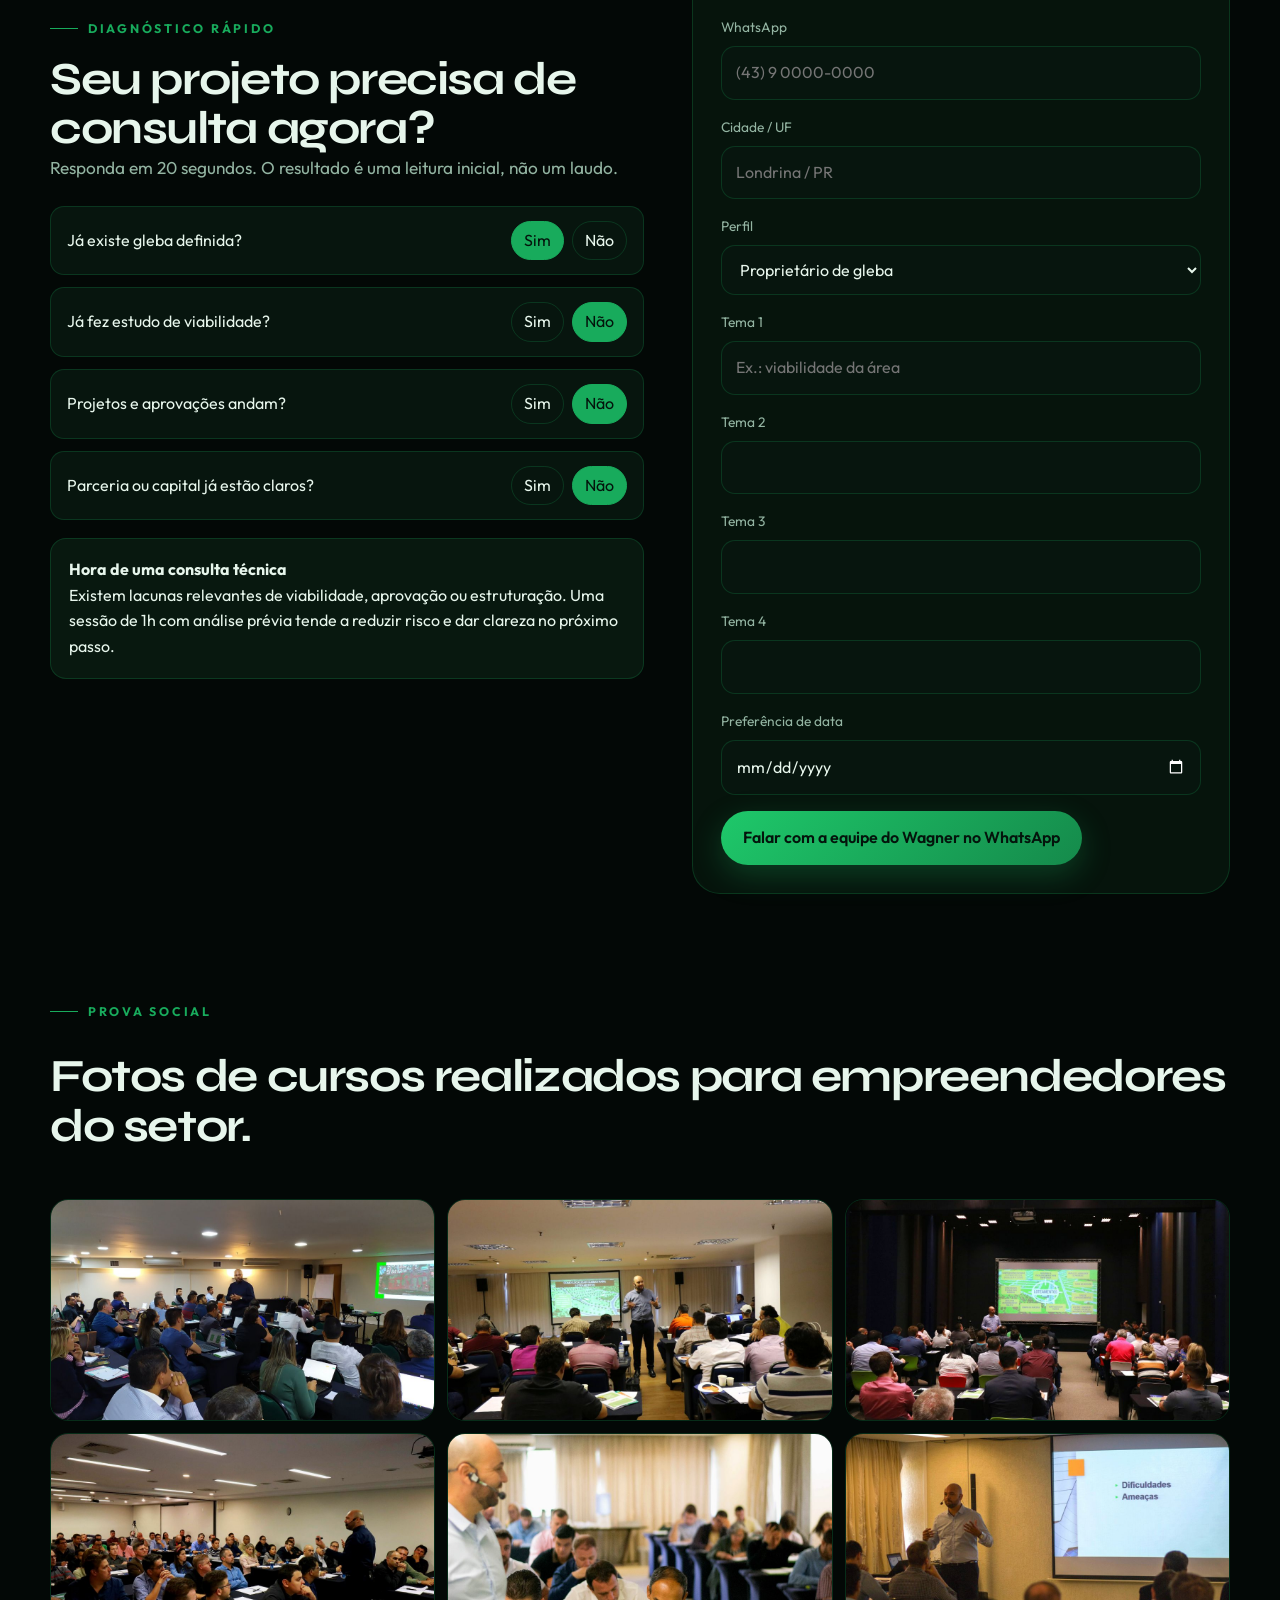
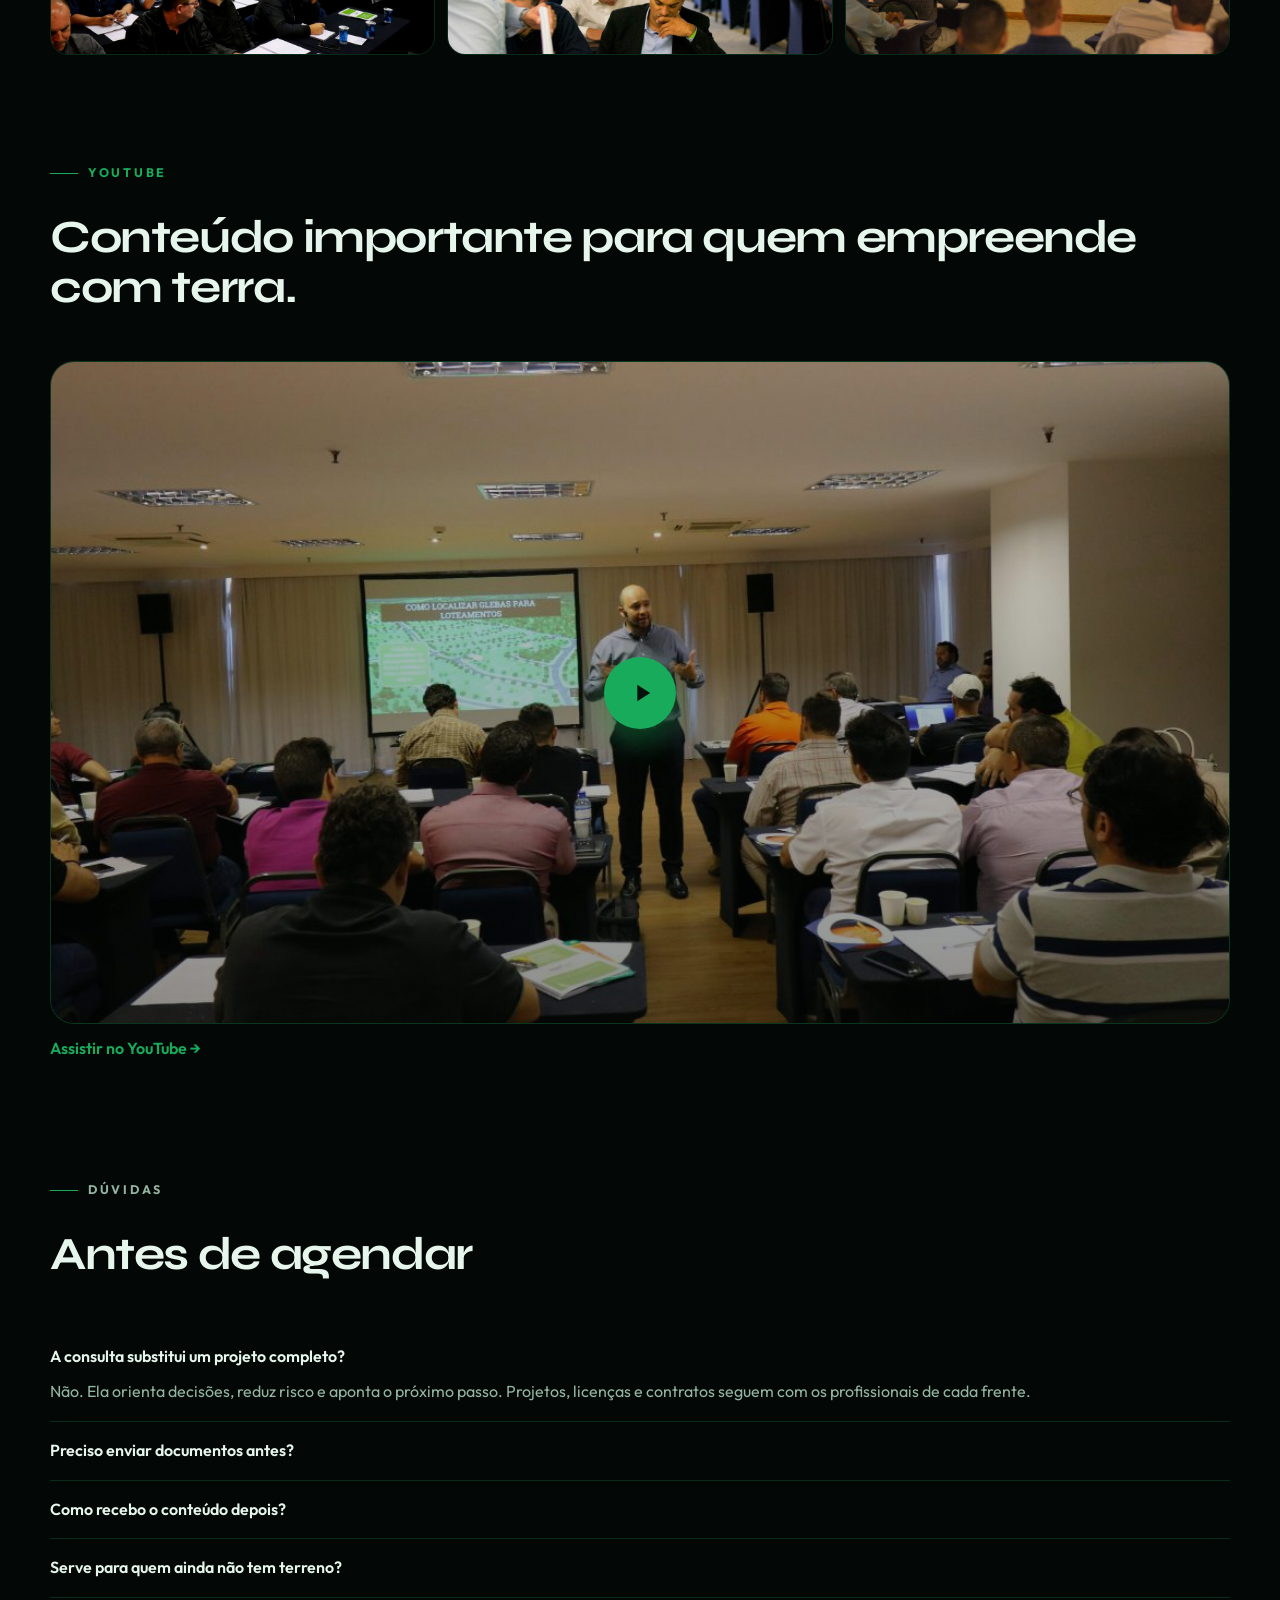
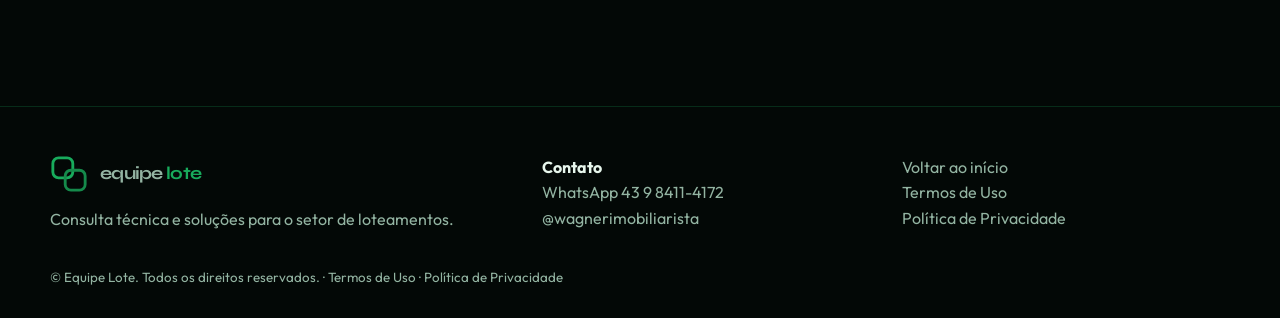
==== commit 40b4a2f5: "Add files via upload" ====
--- a/consulta-tecnica.html
+++ b/consulta-tecnica.html
@@ -4,7 +4,7 @@
   <meta charset="UTF-8">
   <meta name="viewport" content="width=device-width, initial-scale=1.0">
   <title>Consulta Técnica | Equipe Lote</title>
-  <meta name="description" content="Consulta técnica com Wagner Oliveira para loteamentos: análise prévia, Zoom gravado e foco em reduzir risco do seu empreendimento.">
+  <meta name="description" content="1 hora que pode economizar anos de erro. Consulta técnica com Wagner Oliveira para loteamentos, condomínios e chacreamentos.">
   <link rel="icon" href="favicon.svg" type="image/svg+xml">
   <link rel="preconnect" href="https://fonts.googleapis.com">
   <link rel="preconnect" href="https://fonts.gstatic.com" crossorigin>
@@ -31,17 +31,31 @@
 
   <section class="hero">
     <div class="hero-media">
-      <img src="img/hero.jpg" alt="Logo Equipe Lote">
+      <img src="img/curso-2.jpg" alt="Wagner Oliveira em treinamento de loteamentos">
       <div class="plot-grid"></div>
     </div>
-    <div class="container hero-content">
-      <p class="eyebrow reveal">Consulta técnica</p>
-      <h1 class="reveal delay-1">Acesso a quem mais entende do setor de loteamentos.</h1>
-      <p class="lead reveal delay-2">Se você empreende — ou quer empreender — com loteamentos e precisa de clareza, este é o lugar. Minimize riscos e seja assertivo.</p>
-      <div class="hero-actions reveal delay-3">
-        <a class="btn btn-primary" href="#agendar">Agendar consulta</a>
-        <a class="btn btn-ghost" href="#como">Como funciona</a>
-      </div>
+    <div class="container hero-grid">
+      <div class="hero-content">
+        <div class="hero-title-row reveal">
+          <h1>1 hora que pode economizar anos de erro.</h1>
+          <aside class="seal">
+            <img src="img/wagner.jpg" alt="Wagner Alves de Oliveira">
+            <span>
+              <small>Consulta estratégica</small>
+              <b>Wagner Alves de Oliveira — criador do Método Lote</b>
+            </span>
+          </aside>
+        </div>
+        <p class="lead reveal delay-2">Antes de investir na terra, invista em certeza. Acesso a quem mais entende do setor de loteamentos — minimize riscos e seja assertivo.</p>
+        <div class="hero-actions reveal delay-3">
+          <a class="btn btn-primary" href="#agendar">Quero estruturar meu empreendimento</a>
+          <a class="btn btn-ghost" href="https://wa.me/5543984114172" target="_blank" rel="noopener">Falar com a equipe do Wagner no WhatsApp</a>
+        </div>
+      </div>
+      <figure class="portrait reveal delay-2">
+        <img src="img/wagner.jpg" alt="Wagner Alves de Oliveira">
+        <figcaption>Quem ensina o que já faz. Aprenda com quem está no campo todos os dias.</figcaption>
+      </figure>
     </div>
   </section>
 
@@ -53,12 +67,12 @@
         <p class="lead">Selecione um ou mais temas. Eles entram no briefing enviado ao Wagner.</p>
       </div>
       <div class="chips-select">
-        <button class="choice" type="button">Pesquisa de mercado e demanda</button>
+        <button class="choice" type="button">Levantamento de demanda e teste vocacional — Pesquisa de mercado</button>
         <button class="choice" type="button">Projetos, aprovações e registros</button>
         <button class="choice" type="button">Assessoria jurídica e fiscal</button>
         <button class="choice" type="button">Marketing de vendas e lançamentos</button>
         <button class="choice" type="button">Tratos com órgãos públicos</button>
-        <button class="choice" type="button">Análise de viabilidade</button>
+        <button class="choice" type="button">Análises de viabilidades de projetos</button>
         <button class="choice" type="button">Formatação de parcerias</button>
         <button class="choice" type="button">Capacitação e treinamentos</button>
       </div>
@@ -70,8 +84,8 @@
       <div>
         <p class="eyebrow">Wagner Alves de Oliveira</p>
         <h2>Você está aqui porque algo no projeto está incomodando. Eu sei o que é isso.</h2>
-        <p class="lead" style="margin:16px 0">Especialista em loteamentos, imobiliarista, empreendedor, palestrante e gestor de projetos. Cheguei até aqui entre erros e acertos, até fazer loteamentos se tornar natural. Compilei esse caminho no Método Lote — passo a passo para empreender no setor com maestria.</p>
-        <p>Capacito empreendedores em todo o Brasil. O setor é multidisciplinar: corretores, arquitetos, engenheiros, topógrafos, imobiliárias, investidores e donos de glebas encontram a mesma trava — falta de método para sair da ideia e chegar no empreendimento.</p>
+        <p class="lead" style="margin:16px 0">Especialista em loteamentos, imobiliarista, empreendedor, palestrante e gestor de projetos. Para chegar até aqui tive que aprender entre erros e acertos, até fazer loteamentos se tornar natural. Compilei esse caminho no Método Lote — passo a passo para empreender no setor com maestria.</p>
+        <p>Capacito milhares de empreendedores em todo o Brasil. Corretores, arquitetos, engenheiros, topógrafos, imobiliárias, investidores e donos de glebas encontram a mesma trava: falta de método. Estruturamos quase R$ 1 bilhão em VGV. O método é seu.</p>
       </div>
       <div class="card">
         <p class="eyebrow">5 motivos</p>
@@ -101,7 +115,7 @@
         <article class="card">
           <div class="dot">02</div>
           <h3 style="margin:16px 0 8px">Agendamento</h3>
-          <p>Com as informações e o pagamento, marcamos o melhor dia possível de acordo com a agenda.</p>
+          <p>Com as informações e o pagamento, marcamos o melhor dia possível de acordo com a agenda. WhatsApp único: 43 9 8411-4172.</p>
         </article>
         <article class="card">
           <div class="dot">03</div>
@@ -128,7 +142,7 @@
       </div>
       <form class="form-card" id="consulta-form">
         <p class="eyebrow" id="agendar">Agendar agora</p>
-        <h3>Briefing direto no WhatsApp 43 9 8411-4172</h3>
+        <h3>Briefing no WhatsApp 43 9 8411-4172</h3>
         <div class="field" style="margin-top:18px"><label>Nome</label><input name="nome" required placeholder="Seu nome"></div>
         <div class="field"><label>WhatsApp</label><input name="telefone" required placeholder="(43) 9 0000-0000"></div>
         <div class="field"><label>Cidade / UF</label><input name="cidade" required placeholder="Londrina / PR"></div>
@@ -148,8 +162,43 @@
         <div class="field"><label>Tema 3</label><input name="tema3"></div>
         <div class="field"><label>Tema 4</label><input name="tema4"></div>
         <div class="field"><label>Preferência de data</label><input name="data" type="date"></div>
-        <button class="btn btn-primary" type="submit">Enviar briefing no WhatsApp</button>
+        <button class="btn btn-primary" type="submit">Falar com a equipe do Wagner no WhatsApp</button>
       </form>
+    </div>
+  </section>
+
+  <section class="section" style="padding-top:0">
+    <div class="container">
+      <div class="section-head">
+        <p class="eyebrow">Prova social</p>
+        <h2>Fotos de cursos realizados para empreendedores do setor.</h2>
+      </div>
+      <div class="gallery">
+        <figure><img src="img/curso-1.jpg" alt="Treinamento Equipe Lote"></figure>
+        <figure><img src="img/curso-2.jpg" alt="Como localizar glebas para loteamentos"></figure>
+        <figure><img src="img/curso-3.jpg" alt="Mapa do Método Lote"></figure>
+        <figure><img src="img/curso-4.jpg" alt="Turma com Wagner Oliveira"></figure>
+        <figure><img src="img/curso-5.jpg" alt="Capacitação presencial"></figure>
+        <figure><img src="img/curso-6.jpg" alt="Dificuldades e ameaças no setor"></figure>
+      </div>
+    </div>
+  </section>
+
+  <section class="section" id="video" style="padding-top:0">
+    <div class="container">
+      <div class="section-head">
+        <p class="eyebrow">YouTube</p>
+        <h2>Conteúdo importante para quem empreende com terra.</h2>
+      </div>
+      <div class="video-wrap" data-video="wp2UR_knGTo" data-start="9">
+        <button class="video-play" type="button" aria-label="Reproduzir vídeo da Equipe Lote">
+          <img src="img/curso-2.jpg" alt="Capa do vídeo Equipe Lote">
+          <span class="play-btn" aria-hidden="true">
+            <svg viewBox="0 0 24 24" fill="currentColor"><path d="M8 5v14l11-7L8 5Z"/></svg>
+          </span>
+        </button>
+      </div>
+      <a class="video-link" href="https://www.youtube.com/watch?v=wp2UR_knGTo&t=9s" target="_blank" rel="noopener">Assistir no YouTube →</a>
     </div>
   </section>
 
@@ -175,17 +224,25 @@
       <div>
         <strong style="color:var(--text)">Contato</strong>
         <p>WhatsApp 43 9 8411-4172</p>
-      </div>
-      <div>
-        <a href="index.html">Voltar ao início</a>
-      </div>
-    </div>
-    <div class="container"><small>© Equipe Lote. Todos os direitos reservados.</small></div>
+        <p><a href="https://www.instagram.com/wagnerimobiliarista/" target="_blank" rel="noopener">@wagnerimobiliarista</a></p>
+      </div>
+      <div>
+        <p><a href="index.html">Voltar ao início</a></p>
+        <p><a href="termos.html">Termos de Uso</a></p>
+        <p><a href="privacidade.html">Política de Privacidade</a></p>
+      </div>
+    </div>
+    <div class="container"><small>© Equipe Lote. Todos os direitos reservados. · <a href="termos.html">Termos de Uso</a> · <a href="privacidade.html">Política de Privacidade</a></small></div>
   </footer>
 
-  <a class="whatsapp-float" href="https://wa.me/5543984114172" target="_blank" rel="noopener" aria-label="WhatsApp">
-    <svg viewBox="0 0 24 24" fill="currentColor" aria-hidden="true"><path d="M17.472 14.382c-.297-.149-1.758-.867-2.03-.967-.273-.099-.471-.148-.67.15-.197.297-.767.966-.94 1.164-.173.199-.347.223-.644.075-.297-.15-1.255-.463-2.39-1.475-.883-.788-1.48-1.761-1.653-2.059-.173-.297-.018-.458.13-.606.134-.133.298-.347.446-.52.149-.174.198-.298.298-.497.099-.198.05-.371-.025-.52-.075-.149-.669-1.612-.916-2.207-.242-.579-.487-.5-.669-.51-.173-.008-.371-.01-.57-.01-.198 0-.52.074-.792.372-.272.297-1.04 1.016-1.04 2.479 0 1.462 1.065 2.875 1.213 3.074.149.198 2.096 3.2 5.077 4.487.709.306 1.262.489 1.694.625.712.227 1.36.195 1.871.118.571-.085 1.758-.719 2.006-1.413.248-.694.248-1.289.173-1.413-.074-.124-.272-.198-.57-.347m-5.421 7.403h-.004a9.87 9.87 0 01-5.031-1.378l-.361-.214-3.741.982.998-3.648-.235-.374a9.86 9.86 0 01-1.51-5.26c.001-5.45 4.436-9.884 9.888-9.884 2.64 0 5.122 1.03 6.988 2.898a9.825 9.825 0 012.893 6.994c-.003 5.45-4.435 9.884-9.885 9.884m8.413-18.297A11.815 11.815 0 0012.05 0C5.495 0 .16 5.335.157 11.892c0 2.096.547 4.142 1.588 5.945L.057 24l6.305-1.654a11.882 11.882 0 005.683 1.448h.005c6.554 0 11.89-5.335 11.893-11.893a11.821 11.821 0 00-3.48-8.413z"/></svg>
-  </a>
+  <div class="float-dock">
+    <a class="instagram-float" href="https://www.instagram.com/wagnerimobiliarista/" target="_blank" rel="noopener" aria-label="Instagram de Wagner">
+      <svg viewBox="0 0 24 24" fill="none" stroke="currentColor" stroke-width="1.8"><rect x="3" y="3" width="18" height="18" rx="5"/><circle cx="12" cy="12" r="4"/><circle cx="17.5" cy="6.5" r="1" fill="currentColor" stroke="none"/></svg>
+    </a>
+    <a class="whatsapp-float" href="https://wa.me/5543984114172" target="_blank" rel="noopener" aria-label="WhatsApp">
+      <svg viewBox="0 0 24 24" fill="currentColor" aria-hidden="true"><path d="M17.472 14.382c-.297-.149-1.758-.867-2.03-.967-.273-.099-.471-.148-.67.15-.197.297-.767.966-.94 1.164-.173.199-.347.223-.644.075-.297-.15-1.255-.463-2.39-1.475-.883-.788-1.48-1.761-1.653-2.059-.173-.297-.018-.458.13-.606.134-.133.298-.347.446-.52.149-.174.198-.298.298-.497.099-.198.05-.371-.025-.52-.075-.149-.669-1.612-.916-2.207-.242-.579-.487-.5-.669-.51-.173-.008-.371-.01-.57-.01-.198 0-.52.074-.792.372-.272.297-1.04 1.016-1.04 2.479 0 1.462 1.065 2.875 1.213 3.074.149.198 2.096 3.2 5.077 4.487.709.306 1.262.489 1.694.625.712.227 1.36.195 1.871.118.571-.085 1.758-.719 2.006-1.413.248-.694.248-1.289.173-1.413-.074-.124-.272-.198-.57-.347m-5.421 7.403h-.004a9.87 9.87 0 01-5.031-1.378l-.361-.214-3.741.982.998-3.648-.235-.374a9.86 9.86 0 01-1.51-5.26c.001-5.45 4.436-9.884 9.888-9.884 2.64 0 5.122 1.03 6.988 2.898a9.825 9.825 0 012.893 6.994c-.003 5.45-4.435 9.884-9.885 9.884m8.413-18.297A11.815 11.815 0 0012.05 0C5.495 0 .16 5.335.157 11.892c0 2.096.547 4.142 1.588 5.945L.057 24l6.305-1.654a11.882 11.882 0 005.683 1.448h.005c6.554 0 11.89-5.335 11.893-11.893a11.821 11.821 0 00-3.48-8.413z"/></svg>
+    </a>
+  </div>
   <script src="js/app.js"></script>
 </body>
 </html>
--- a/css/style.css
+++ b/css/style.css
@@ -66,7 +66,7 @@
   pointer-events: none;
   position: fixed;
   inset: 0;
-  z-index: 80;
+  z-index: 1;
   opacity: 0.045;
   background-image: url("data:image/svg+xml,%3Csvg viewBox='0 0 200 200' xmlns='http://www.w3.org/2000/svg'%3E%3Cfilter id='n'%3E%3CfeTurbulence type='fractalNoise' baseFrequency='.85' numOctaves='4' stitchTiles='stitch'/%3E%3C/filter%3E%3Crect width='100%25' height='100%25' filter='url(%23n)'/%3E%3C/svg%3E");
 }
@@ -510,6 +510,7 @@
   overflow: hidden;
   min-height: 460px;
   border: 1px solid var(--line);
+  cursor: zoom-in;
 }
 
 .photo-frame img {
@@ -517,6 +518,12 @@
   height: 100%;
   object-fit: cover;
   min-height: 460px;
+  transform-origin: center;
+  transition: transform 0.4s ease;
+}
+
+.photo-frame:hover img {
+  transform: scale(1.12);
 }
 
 .photo-frame figcaption {
@@ -682,24 +689,39 @@
   color: var(--green);
 }
 
+.float-dock {
+  position: fixed;
+  right: 18px;
+  bottom: 18px;
+  z-index: 60;
+  display: flex;
+  align-items: center;
+  gap: 10px;
+}
+
+.instagram-float,
 .whatsapp-float {
-  position: fixed;
-  right: 22px;
-  bottom: 22px;
-  z-index: 60;
-  width: 58px;
-  height: 58px;
+  width: 56px;
+  height: 56px;
   border-radius: 50%;
+  color: #fff;
+  display: grid;
+  place-items: center;
+}
+
+.instagram-float {
+  background: radial-gradient(circle at 30% 107%, #fdf497 0%, #fdf497 5%, #fd5949 45%, #d6249f 60%, #285aeb 90%);
+}
+
+.whatsapp-float {
   background: #25d366;
-  color: #fff;
-  display: grid;
-  place-items: center;
   box-shadow: 0 12px 30px rgba(37, 211, 102, 0.35);
 }
 
+.instagram-float svg,
 .whatsapp-float svg {
-  width: 30px;
-  height: 30px;
+  width: 28px;
+  height: 28px;
   display: block;
 }
 
@@ -856,7 +878,309 @@
   background: #08180f;
 }
 
+.hero-grid {
+  position: relative;
+  z-index: 2;
+  display: grid;
+  grid-template-columns: 1.15fr 0.85fr;
+  gap: 36px;
+  align-items: end;
+}
+
+.hero-grid.solo {
+  grid-template-columns: 1fr;
+}
+
+.hero-grid.solo .hero-content {
+  max-width: 980px;
+}
+
+.hero-title-row {
+  display: flex;
+  align-items: flex-start;
+  gap: 20px;
+}
+
+.hero-title-row h1 {
+  flex: 1;
+  min-width: 0;
+}
+
+.seal {
+  display: flex;
+  flex-direction: column;
+  align-items: center;
+  text-align: center;
+  flex: 0 0 168px;
+  width: 168px;
+  gap: 8px;
+  padding: 12px 10px;
+  border-radius: 18px;
+  border: 1px solid var(--line);
+  background: rgba(4, 20, 12, 0.7);
+  backdrop-filter: blur(12px);
+}
+
+.seal img {
+  width: 42px;
+  height: 42px;
+  border-radius: 50%;
+  object-fit: cover;
+  object-position: top center;
+}
+
+.seal small {
+  display: block;
+  color: var(--muted);
+  font-size: 0.58rem;
+  letter-spacing: 0.12em;
+  text-transform: uppercase;
+}
+
+.seal b {
+  font-size: 0.72rem;
+  font-weight: 600;
+  line-height: 1.3;
+}
+
+.portrait {
+  justify-self: end;
+  width: min(390px, 100%);
+}
+
+.portrait img {
+  width: 100%;
+  aspect-ratio: 4 / 5;
+  object-fit: cover;
+  object-position: top center;
+  border-radius: 28px;
+  border: 1px solid var(--line);
+  box-shadow: var(--shadow);
+}
+
+.portrait figcaption {
+  margin-top: 12px;
+  color: var(--muted);
+  font-size: 0.9rem;
+}
+
+.socials a svg {
+  width: 18px;
+  height: 18px;
+}
+
+.nav-social {
+  display: grid;
+  place-items: center;
+  width: 40px;
+  height: 40px;
+  border-radius: 50%;
+  border: 1px solid var(--line);
+}
+
+.nav-social:hover {
+  border-color: var(--green);
+  color: var(--green);
+}
+
+.gallery {
+  display: grid;
+  grid-template-columns: repeat(3, 1fr);
+  gap: 12px;
+}
+
+.gallery figure {
+  margin: 0;
+  overflow: hidden;
+  border-radius: 18px;
+  border: 1px solid var(--line);
+  cursor: zoom-in;
+  position: relative;
+  z-index: 1;
+  transition: z-index 0s;
+}
+
+.gallery img {
+  width: 100%;
+  height: 220px;
+  object-fit: cover;
+  transform-origin: center;
+  transition: transform 0.4s ease, box-shadow 0.4s ease;
+}
+
+.gallery figure:hover,
+.photo-frame:hover {
+  z-index: 9;
+}
+
+.gallery figure:hover img {
+  transform: scale(1.28);
+  box-shadow: 0 28px 70px rgba(0, 0, 0, 0.55);
+}
+
+.lightbox {
+  position: fixed;
+  inset: 0;
+  z-index: 90;
+  display: grid;
+  place-items: center;
+  padding: 24px;
+  background: rgba(3, 8, 6, 0.9);
+  opacity: 0;
+  pointer-events: none;
+  transition: opacity 0.25s ease;
+}
+
+.lightbox.open {
+  opacity: 1;
+  pointer-events: auto;
+}
+
+.lightbox img {
+  width: auto;
+  height: auto;
+  max-width: min(1100px, 92vw);
+  max-height: 86vh;
+  object-fit: contain;
+  border-radius: 16px;
+  border: 1px solid var(--line);
+  transform: scale(0.94);
+  transition: transform 0.3s ease;
+}
+
+.lightbox.open img {
+  transform: scale(1);
+}
+
+.lightbox-close {
+  position: absolute;
+  top: 16px;
+  right: 18px;
+  width: 44px;
+  height: 44px;
+  border: 0;
+  border-radius: 50%;
+  background: var(--green);
+  color: #04140c;
+  font-size: 1.6rem;
+  cursor: pointer;
+}
+
+.video-wrap {
+  position: relative;
+  z-index: 2;
+  border-radius: 24px;
+  overflow: hidden;
+  border: 1px solid var(--line);
+  aspect-ratio: 16 / 9;
+  background: #07150e;
+}
+
+.video-wrap iframe {
+  position: absolute;
+  inset: 0;
+  width: 100%;
+  height: 100%;
+  border: 0;
+}
+
+.video-play {
+  position: absolute;
+  inset: 0;
+  width: 100%;
+  height: 100%;
+  border: 0;
+  padding: 0;
+  cursor: pointer;
+  background: #07150e;
+}
+
+.video-play img {
+  width: 100%;
+  height: 100%;
+  object-fit: cover;
+  display: block;
+}
+
+.video-play::after {
+  content: "";
+  position: absolute;
+  inset: 0;
+  background: linear-gradient(180deg, rgba(3, 8, 6, 0.15), rgba(3, 8, 6, 0.45));
+}
+
+.play-btn {
+  position: absolute;
+  left: 50%;
+  top: 50%;
+  width: 72px;
+  height: 72px;
+  margin: -36px 0 0 -36px;
+  border-radius: 50%;
+  background: var(--green);
+  color: #04140c;
+  display: grid;
+  place-items: center;
+  z-index: 1;
+  box-shadow: 0 12px 30px rgba(24, 171, 92, 0.45);
+}
+
+.play-btn svg {
+  width: 28px;
+  height: 28px;
+  margin-left: 3px;
+}
+
+.video-link {
+  display: inline-block;
+  margin-top: 12px;
+  color: var(--green);
+  font-weight: 600;
+}
+
+.method-grid {
+  display: grid;
+  grid-template-columns: repeat(5, 1fr);
+  gap: 12px;
+}
+
+.method-item {
+  padding: 18px;
+  border-radius: 16px;
+  background: var(--bg-2);
+  border: 1px solid var(--line);
+  min-height: 132px;
+}
+
+.method-item b {
+  display: block;
+  color: var(--green);
+  margin-bottom: 8px;
+  font-size: 0.78rem;
+}
+
+.legal {
+  padding: 140px 0 80px;
+}
+
+.legal h1 { margin-bottom: 18px; }
+.legal h2 { margin: 28px 0 10px; font-size: 1.35rem; }
+.legal p, .legal li { color: var(--muted); margin-bottom: 10px; }
+.legal ul { padding-left: 18px; }
+.legal a { color: var(--green); }
+
 @media (max-width: 980px) {
+  .hero-title-row {
+    flex-direction: column;
+  }
+  .seal {
+    flex: none;
+    width: auto;
+    max-width: 280px;
+    flex-direction: row;
+    text-align: left;
+    align-items: center;
+  }
   .menu-btn { display: grid; place-items: center; }
   .nav-links {
     position: absolute;
@@ -879,16 +1203,35 @@
   .simulator,
   .reasons,
   .process,
-  .footer-grid {
+  .footer-grid,
+  .hero-grid,
+  .gallery,
+  .method-grid {
     grid-template-columns: 1fr;
   }
-  .services-grid { grid-template-columns: 1fr 1fr; }
+  .services-grid,
+  .gallery,
+  .method-grid { grid-template-columns: 1fr 1fr; }
+  .portrait { justify-self: start; }
 }
 
 @media (max-width: 640px) {
-  .services-grid { grid-template-columns: 1fr; }
-  .hero { padding-top: 120px; }
+  .services-grid,
+  .gallery,
+  .method-grid { grid-template-columns: 1fr; }
+  .hero { padding: 110px 0 48px; min-height: auto; }
   .cta-band { padding: 36px 22px; }
+  .hero-actions .btn { width: 100%; }
+  .seal {
+    max-width: 100%;
+    width: 100%;
+    border-radius: 16px;
+    align-items: center;
+  }
+  .play-btn { width: 60px; height: 60px; margin: -30px 0 0 -30px; }
+  .float-dock { right: 14px; bottom: 14px; }
+  .instagram-float,
+  .whatsapp-float { width: 50px; height: 50px; }
 }
 
 @keyframes kenburns {
@@ -922,4 +1265,8 @@
     transition: none !important;
   }
   html { scroll-behavior: auto; }
-}
+  .gallery figure:hover img,
+  .photo-frame:hover img {
+    transform: none;
+  }
+}
